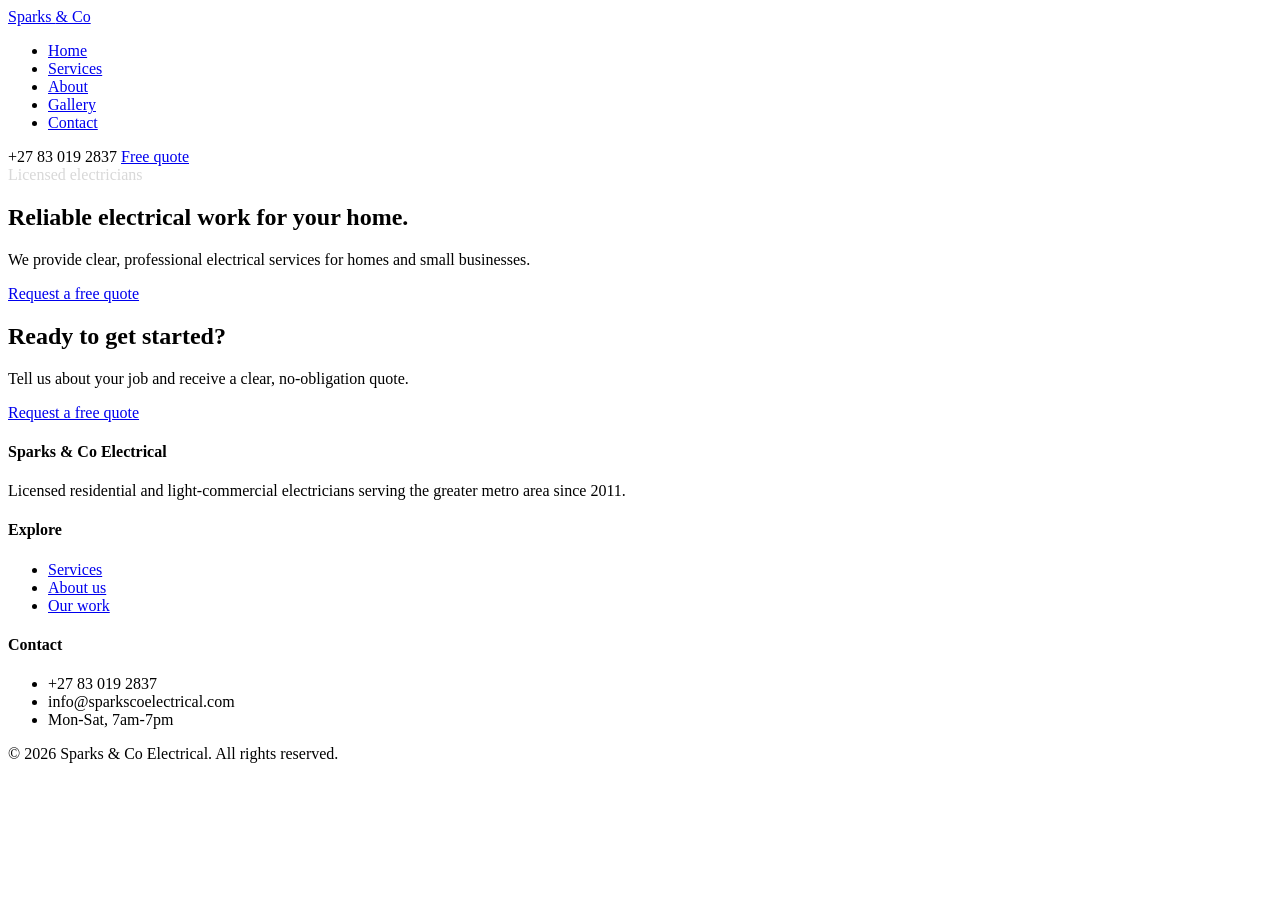
==== index.html @ bb7ed4ce "Add files via upload" ====
<html>
<head>
    <title>Sparks &amp; Co Electrical</title>
</head>
<body>
<header class="site-header">
    <nav class="container nav">
        <a class="brand" href="index.html">Sparks <span>&amp; Co</span></a>
        <ul class="nav-links">
            <li><a href="index.html" aria-current="page">Home</a></li>
            <li><a href="services.html">Services</a></li>
            <li><a href="about.html">About</a></li>
            <li><a href="gallery.html">Gallery</a></li>
            <li><a href="contact.html">Contact</a></li>
        </ul>
        <span class="nav-phone">+27 83 019 2837</span>
        <a class="button button-silver" href="contact.html">Free quote</a>
    </nav>
</header>
<main>
    <section class="hero">
        <div class="container hero-content">
            <span class="eyebrow" style="color:#d8d8d8">Licensed electricians</span>
            <h1>Reliable electrical work for your home.</h1>
            <p>We provide clear, professional electrical services for homes and small businesses.</p>
            <a class="button button-silver" href="contact.html">Request a free quote</a>
        </div>
    </section>
<section class="section"><div class="container centered"><h2>Ready to get started?</h2><p>Tell us about your job and receive a clear, no-obligation quote.</p><a class="button" href="contact.html">Request a free quote</a></div></section></main>
<footer class="site-footer"><div class="container"><div class="footer-grid"><div><h4>Sparks &amp; Co Electrical</h4><p>Licensed residential and light-commercial electricians serving the greater metro area since 2011.</p></div><div><h4>Explore</h4><ul><li><a href="services.html">Services</a></li><li><a href="about.html">About us</a></li><li><a href="gallery.html">Our work</a></li></ul></div><div><h4>Contact</h4><ul><li>+27 83 019 2837</li><li>info@sparkscoelectrical.com</li><li>Mon-Sat, 7am-7pm</li></ul></div></div><div class="footer-bottom">© 2026 Sparks &amp; Co Electrical. All rights reserved.</div></div></footer>
</body>
</html>
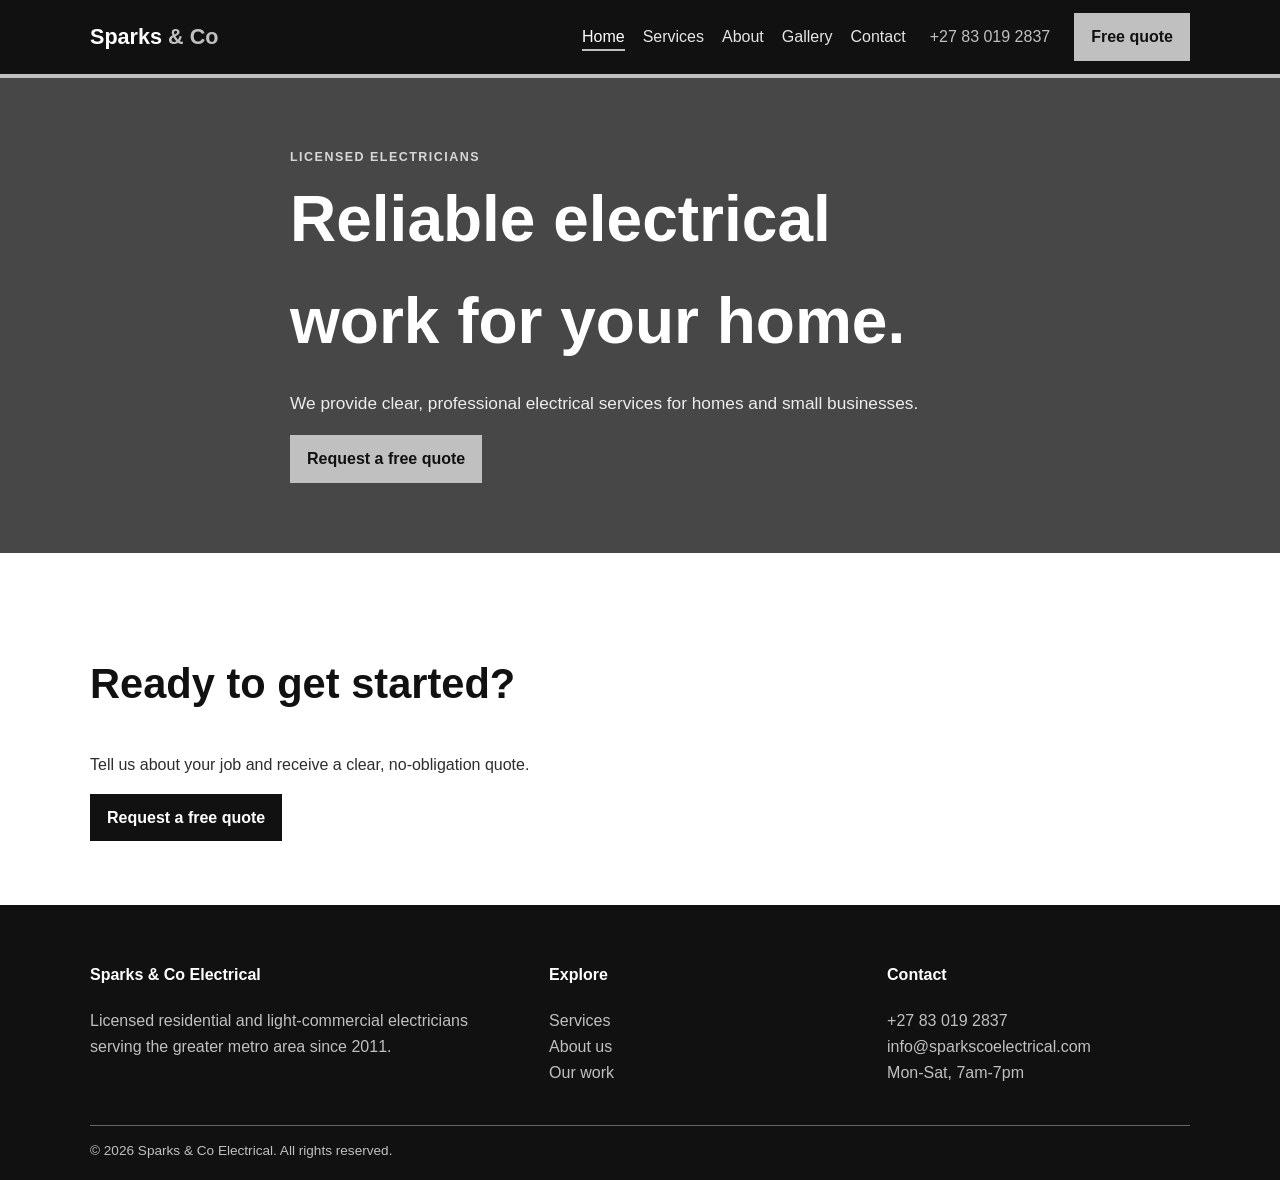
==== commit c5b7b763: "commit" ====
--- a/index.html
+++ b/index.html
@@ -1,6 +1,7 @@
 <html>
 <head>
     <title>Sparks &amp; Co Electrical</title>
+    <link rel="stylesheet" href="styles.css">
 </head>
 <body>
 <header class="site-header">
--- a/styles.css
+++ b/styles.css
@@ -0,0 +1,303 @@
+:root {
+  --black: #111;
+  --dark-grey: #2d2d2d;
+  --grey: #666;
+  --silver: #c0c0c0;
+  --light-silver: #f2f2f2;
+  --white: #fff;
+}
+
+* {
+  box-sizing: border-box;
+}
+
+body {
+  margin: 0;
+  font-family: Arial, Helvetica, sans-serif;
+  color: var(--dark-grey);
+  line-height: 1.6;
+}
+
+a {
+  color: inherit;
+  text-decoration: none;
+}
+
+img {
+  display: block;
+  width: 100%;
+}
+
+.container {
+  width: min(1100px, calc(100% - 36px));
+  margin: auto;
+}
+
+/* Navigation */
+.site-header {
+  background: var(--black);
+  color: var(--white);
+  border-bottom: 4px solid var(--silver);
+}
+
+.nav {
+  min-height: 74px;
+  display: flex;
+  align-items: center;
+  gap: 24px;
+}
+
+.brand {
+  font-size: 1.35rem;
+  font-weight: bold;
+  margin-right: auto;
+}
+
+.brand span {
+  color: var(--silver);
+}
+
+.nav-links {
+  display: flex;
+  gap: 18px;
+  list-style: none;
+  padding: 0;
+}
+
+.nav-links a {
+  color: #e5e5e5;
+}
+
+.nav-links a:hover,
+.nav-links a[aria-current="page"] {
+  color: var(--white);
+  border-bottom: 2px solid var(--silver);
+  padding-bottom: 4px;
+}
+
+.nav-phone {
+  color: var(--silver);
+}
+
+/* Buttons */
+.button {
+  display: inline-block;
+  background: var(--black);
+  color: var(--white);
+  padding: 10px 16px;
+  font-weight: bold;
+  border: 1px solid var(--black);
+}
+
+.button:hover {
+  background: var(--grey);
+}
+
+.button-silver {
+  background: var(--silver);
+  color: var(--black);
+  border-color: var(--silver);
+}
+
+/* Hero sections */
+.hero {
+  min-height: 410px;
+  display: grid;
+  place-items: center;
+  color: var(--white);
+  background:
+    linear-gradient(rgba(0, 0, 0, 0.72), rgba(0, 0, 0, 0.72)),
+    url("https://images.unsplash.com/photo-1621905251189-08b45d6a269e?auto=format&fit=crop&w=1800&q=80")
+    center/cover;
+}
+
+.hero--page {
+  min-height: 270px;
+}
+
+.hero-content {
+  max-width: 700px;
+  padding: 70px 0;
+}
+
+.hero h1 {
+  font-size: clamp(2.2rem, 5vw, 4rem);
+  margin: 0 0 14px;
+}
+
+.hero p {
+  color: #ededed;
+  font-size: 1.08rem;
+}
+
+/* Sections */
+.section {
+  padding: 64px 0;
+}
+
+.section-alt {
+  background: var(--light-silver);
+  border-top: 1px solid var(--silver);
+  border-bottom: 1px solid var(--silver);
+}
+
+.eyebrow {
+  color: var(--grey);
+  font-size: 0.78rem;
+  font-weight: bold;
+  letter-spacing: 0.12em;
+  text-transform: uppercase;
+}
+
+.section-header {
+  max-width: 700px;
+  margin-bottom: 26px;
+}
+
+.section-header h2,
+.centered h2 {
+  color: var(--black);
+  font-size: clamp(1.8rem, 4vw, 2.6rem);
+}
+
+/* Cards and grids */
+.grid {
+  display: grid;
+  gap: 20px;
+}
+
+.grid-2 {
+  grid-template-columns: repeat(2, 1fr);
+}
+
+.grid-3 {
+  grid-template-columns: repeat(3, 1fr);
+}
+
+.card,
+.gallery-card,
+.contact-card {
+  background: var(--white);
+  border: 1px solid var(--silver);
+  padding: 23px;
+}
+
+.card h3,
+.gallery-card h3,
+.contact-card h3 {
+  color: var(--black);
+  margin-top: 0;
+}
+
+.card p,
+.card li,
+.gallery-card p,
+.muted {
+  color: var(--grey);
+}
+
+.service-image {
+  height: 180px;
+  object-fit: cover;
+  filter: grayscale(100%);
+  margin-bottom: 16px;
+}
+
+/* About page */
+.about-grid,
+.contact-grid {
+  display: grid;
+  grid-template-columns: 1fr 1fr;
+  gap: 42px;
+  align-items: center;
+}
+
+.about-image {
+  height: 360px;
+  object-fit: cover;
+  filter: grayscale(100%);
+}
+
+.credential-list {
+  padding-left: 20px;
+}
+
+/* Gallery page */
+.gallery-card {
+  padding: 0;
+}
+
+.gallery-card img {
+  height: 190px;
+  object-fit: cover;
+  filter: grayscale(100%);
+}
+
+.gallery-card div {
+  padding: 18px;
+}
+
+/* Contact page */
+.contact-card {
+  background: var(--light-silver);
+}
+
+.contact-card p {
+  border-bottom: 1px solid var(--silver);
+  padding-bottom: 12px;
+}
+
+/* Footer */
+.site-footer {
+  background: var(--black);
+  color: var(--silver);
+  padding: 35px 0 18px;
+}
+
+.footer-grid {
+  display: grid;
+  grid-template-columns: 1.4fr 1fr 1fr;
+  gap: 35px;
+}
+
+.site-footer h4 {
+  color: var(--white);
+}
+
+.site-footer ul {
+  list-style: none;
+  padding: 0;
+}
+
+.footer-bottom {
+  border-top: 1px solid var(--grey);
+  margin-top: 24px;
+  padding-top: 14px;
+  font-size: 0.85rem;
+}
+
+/* Mobile layout */
+@media (max-width: 820px) {
+  .nav {
+    flex-wrap: wrap;
+    padding: 15px 0;
+  }
+
+  .nav-links {
+    width: 100%;
+    flex-wrap: wrap;
+    order: 3;
+  }
+
+  .grid-2,
+  .grid-3,
+  .about-grid,
+  .contact-grid,
+  .footer-grid {
+    grid-template-columns: 1fr;
+  }
+
+  .section {
+    padding: 48px 0;
+  }
+}
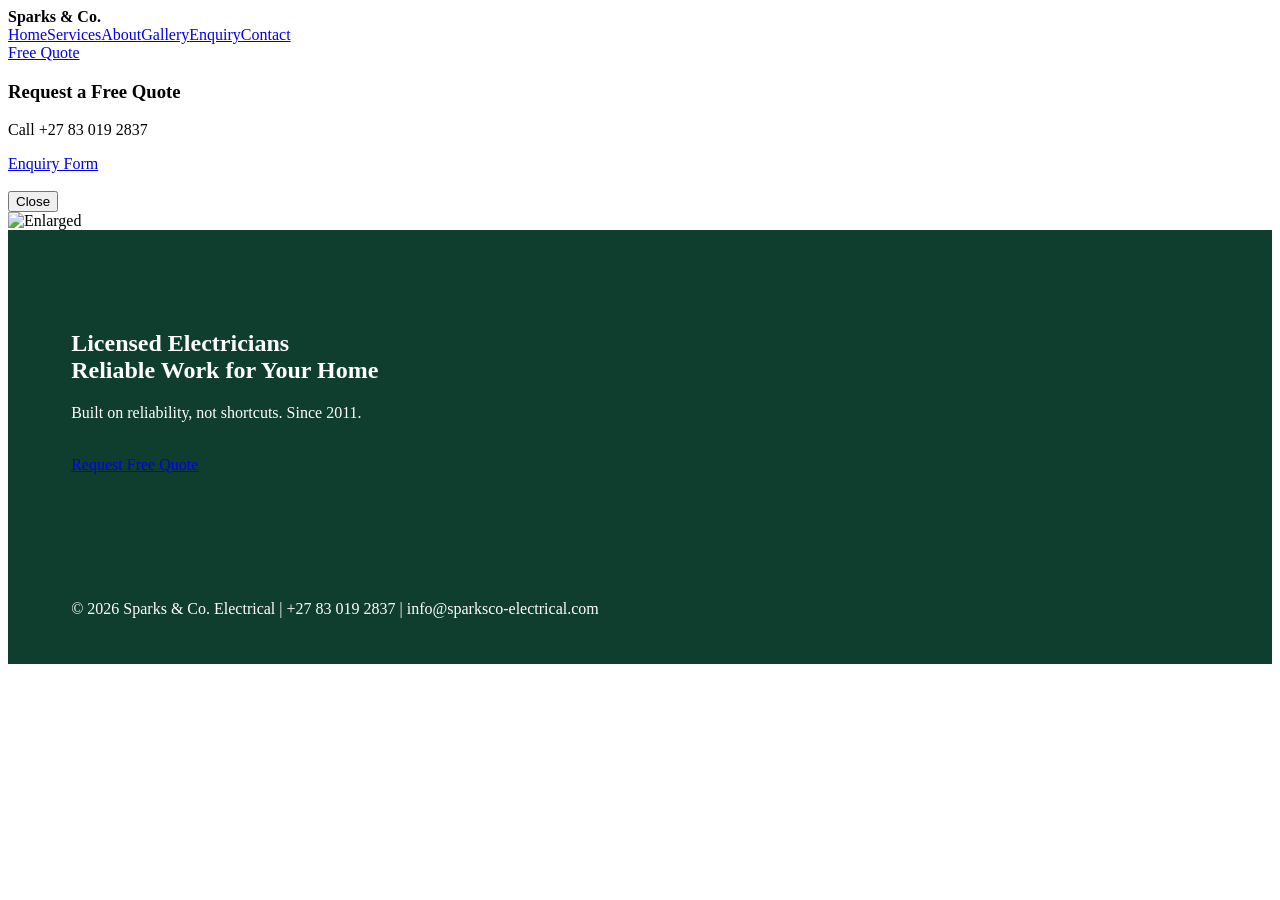
==== commit c6812a08: "commit" ====
--- a/index.html
+++ b/index.html
@@ -1,33 +1,21 @@
-<html>
+<!DOCTYPE html>
+<html lang="en">
 <head>
-    <title>Sparks &amp; Co Electrical</title>
-    <link rel="stylesheet" href="styles.css">
+<meta charset="UTF-8">
+<title>Sparks & Co Electrical | Licensed Electricians Greater Metro Kempton Park</title>
+<meta name="description" content="Family-run electricians since 2011. Repairs, panel upgrades, lighting. Same-day quotes, 24/7 emergency Kempton Park.">
+<meta name="keywords" content="electrician Kempton Park, electrical repairs, panel upgrade, lighting installation">
+<meta name="viewport" content="width=device-width, initial-scale=1.0">
+<meta property="og:title" content="Sparks & Co Electrical">
+<link rel="stylesheet" href="css/style.css">
+<link rel="canonical" href="https://sparks-co-electrical.netlify.app/index.html">
 </head>
 <body>
-<header class="site-header">
-    <nav class="container nav">
-        <a class="brand" href="index.html">Sparks <span>&amp; Co</span></a>
-        <ul class="nav-links">
-            <li><a href="index.html" aria-current="page">Home</a></li>
-            <li><a href="services.html">Services</a></li>
-            <li><a href="about.html">About</a></li>
-            <li><a href="gallery.html">Gallery</a></li>
-            <li><a href="contact.html">Contact</a></li>
-        </ul>
-        <span class="nav-phone">+27 83 019 2837</span>
-        <a class="button button-silver" href="contact.html">Free quote</a>
-    </nav>
-</header>
-<main>
-    <section class="hero">
-        <div class="container hero-content">
-            <span class="eyebrow" style="color:#d8d8d8">Licensed electricians</span>
-            <h1>Reliable electrical work for your home.</h1>
-            <p>We provide clear, professional electrical services for homes and small businesses.</p>
-            <a class="button button-silver" href="contact.html">Request a free quote</a>
-        </div>
-    </section>
-<section class="section"><div class="container centered"><h2>Ready to get started?</h2><p>Tell us about your job and receive a clear, no-obligation quote.</p><a class="button" href="contact.html">Request a free quote</a></div></section></main>
-<footer class="site-footer"><div class="container"><div class="footer-grid"><div><h4>Sparks &amp; Co Electrical</h4><p>Licensed residential and light-commercial electricians serving the greater metro area since 2011.</p></div><div><h4>Explore</h4><ul><li><a href="services.html">Services</a></li><li><a href="about.html">About us</a></li><li><a href="gallery.html">Our work</a></li></ul></div><div><h4>Contact</h4><ul><li>+27 83 019 2837</li><li>info@sparkscoelectrical.com</li><li>Mon-Sat, 7am-7pm</li></ul></div></div><div class="footer-bottom">© 2026 Sparks &amp; Co Electrical. All rights reserved.</div></div></footer>
-</body>
-</html>
+<header><div><strong>Sparks & Co.</strong></div><nav>
+<a href="index.html">Home</a><a href="services.html">Services</a><a href="about.html">About</a><a href="gallery.html">Gallery</a><a href="enquiry.html">Enquiry</a><a href="contact.html">Contact</a></nav><a class="btn" href="#" onclick="openModal();return false;">Free Quote</a></header>
+<div id="quoteModal" class="modal" onclick="closeModal()"><div class="modal-content" onclick="event.stopPropagation()"><h3>Request a Free Quote</h3><p>Call +27 83 019 2837</p><a class="btn" href="enquiry.html">Enquiry Form</a><br><br><button onclick="closeModal()">Close</button></div></div>
+<div id="lightbox" onclick="closeLightbox()"><img id="lightbox-img" src="" alt="Enlarged"></div>
+<section class="hero" style="padding:80px 5%;background:#0f3d2e;color:white"><h1>Licensed Electricians<br>Reliable Work for Your Home</h1><p>Built on reliability, not shortcuts. Since 2011.</p><br><a class="btn" href="enquiry.html">Request Free Quote</a></section>
+<footer style="background:#0f3d2e;color:white;padding:30px 5%"><p>© 2026 Sparks & Co. Electrical | +27 83 019 2837 | info@sparksco-electrical.com</p></footer>
+<link rel="stylesheet" href="https://unpkg.com/leaflet/dist/leaflet.css"/><script src="https://unpkg.com/leaflet/dist/leaflet.js"></script><script src="js/main.js"></script>
+</body></html>
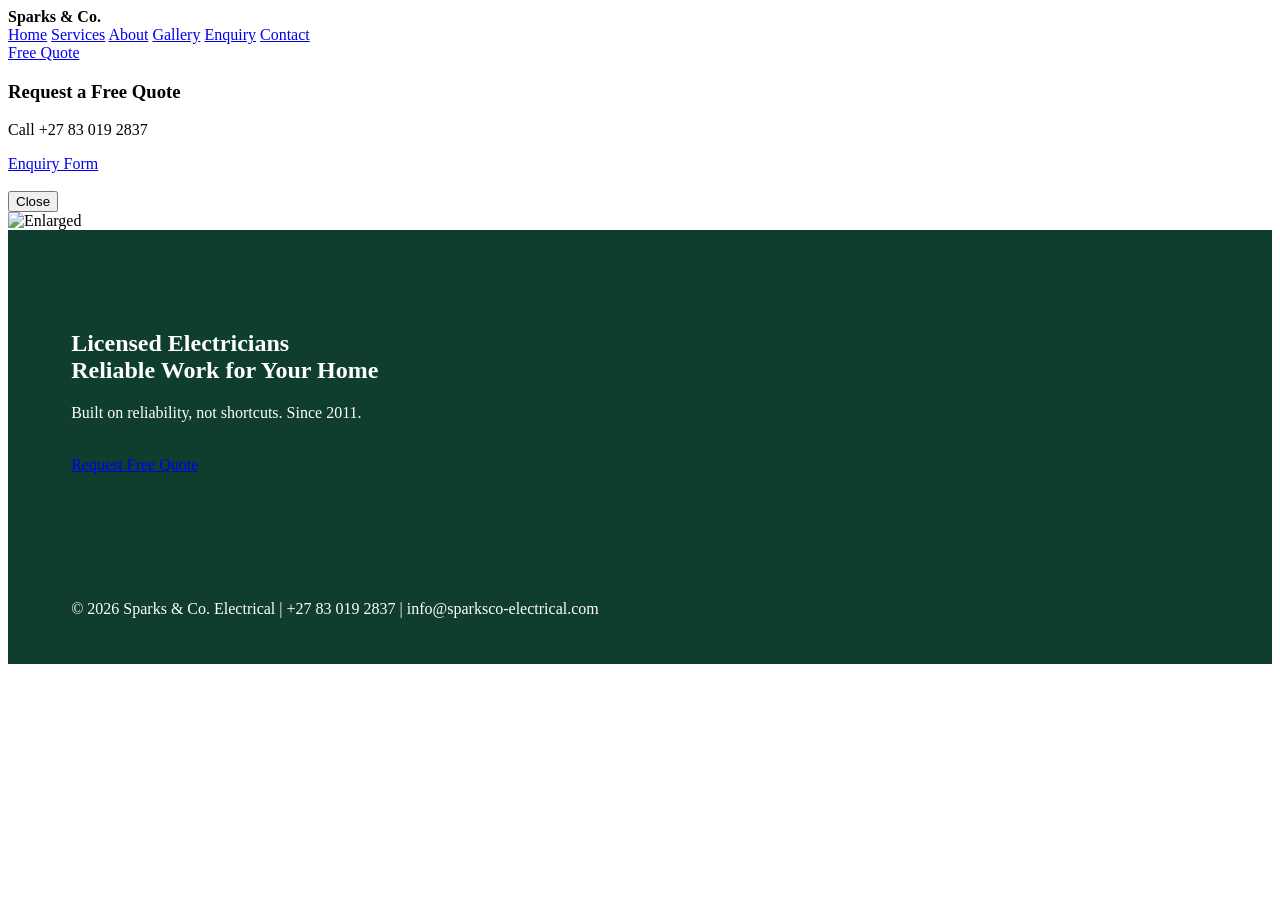
==== commit c9755b72: "commit" ====
--- a/index.html
+++ b/index.html
@@ -12,7 +12,15 @@
 </head>
 <body>
 <header><div><strong>Sparks & Co.</strong></div><nav>
-<a href="index.html">Home</a><a href="services.html">Services</a><a href="about.html">About</a><a href="gallery.html">Gallery</a><a href="enquiry.html">Enquiry</a><a href="contact.html">Contact</a></nav><a class="btn" href="#" onclick="openModal();return false;">Free Quote</a></header>
+<a href="index.html">Home</a>
+<a href="services.html">Services</a>
+<a href="about.html">About</a>
+<a href="gallery.html">Gallery</a>
+<a href="enquiry.html">Enquiry</a>
+<a href="contact.html">Contact</a>
+</nav>
+<a class="btn" href="#" onclick="openModal();return false;">Free Quote</a>
+</header>
 <div id="quoteModal" class="modal" onclick="closeModal()"><div class="modal-content" onclick="event.stopPropagation()"><h3>Request a Free Quote</h3><p>Call +27 83 019 2837</p><a class="btn" href="enquiry.html">Enquiry Form</a><br><br><button onclick="closeModal()">Close</button></div></div>
 <div id="lightbox" onclick="closeLightbox()"><img id="lightbox-img" src="" alt="Enlarged"></div>
 <section class="hero" style="padding:80px 5%;background:#0f3d2e;color:white"><h1>Licensed Electricians<br>Reliable Work for Your Home</h1><p>Built on reliability, not shortcuts. Since 2011.</p><br><a class="btn" href="enquiry.html">Request Free Quote</a></section>
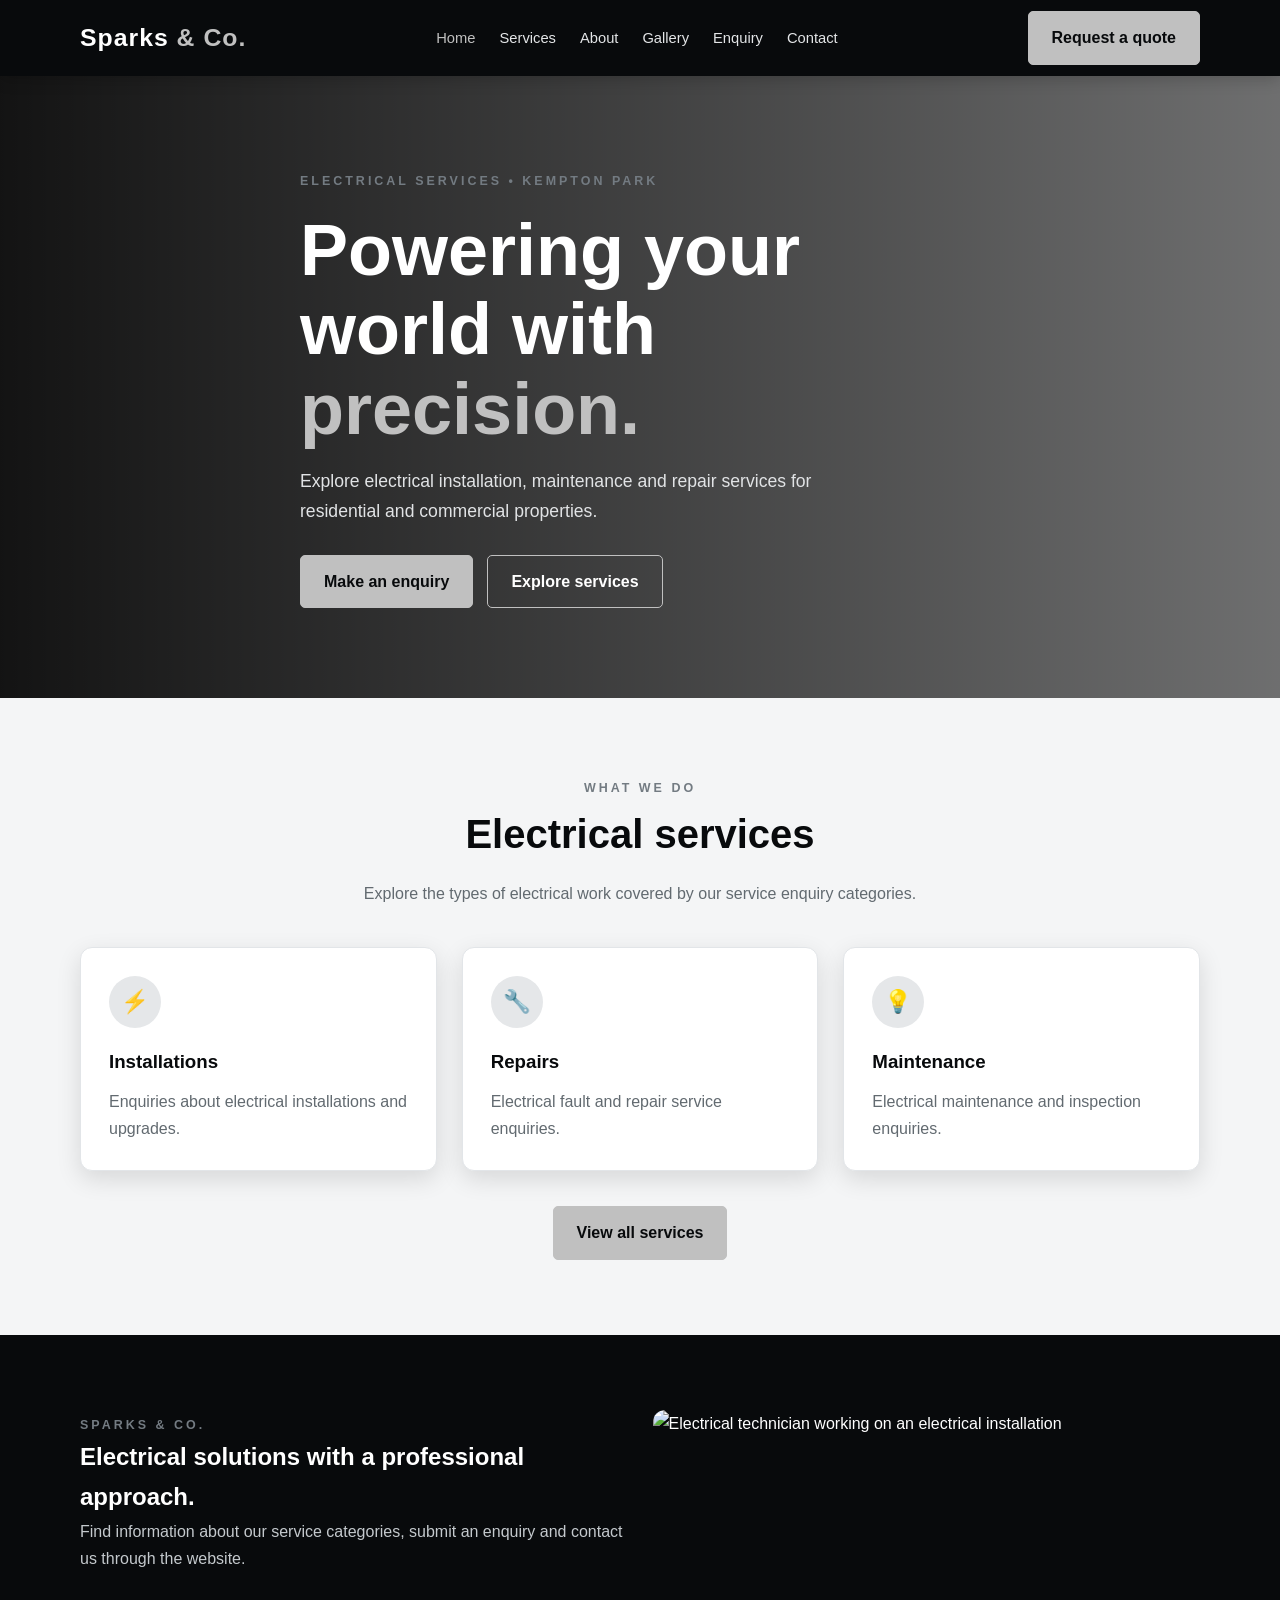
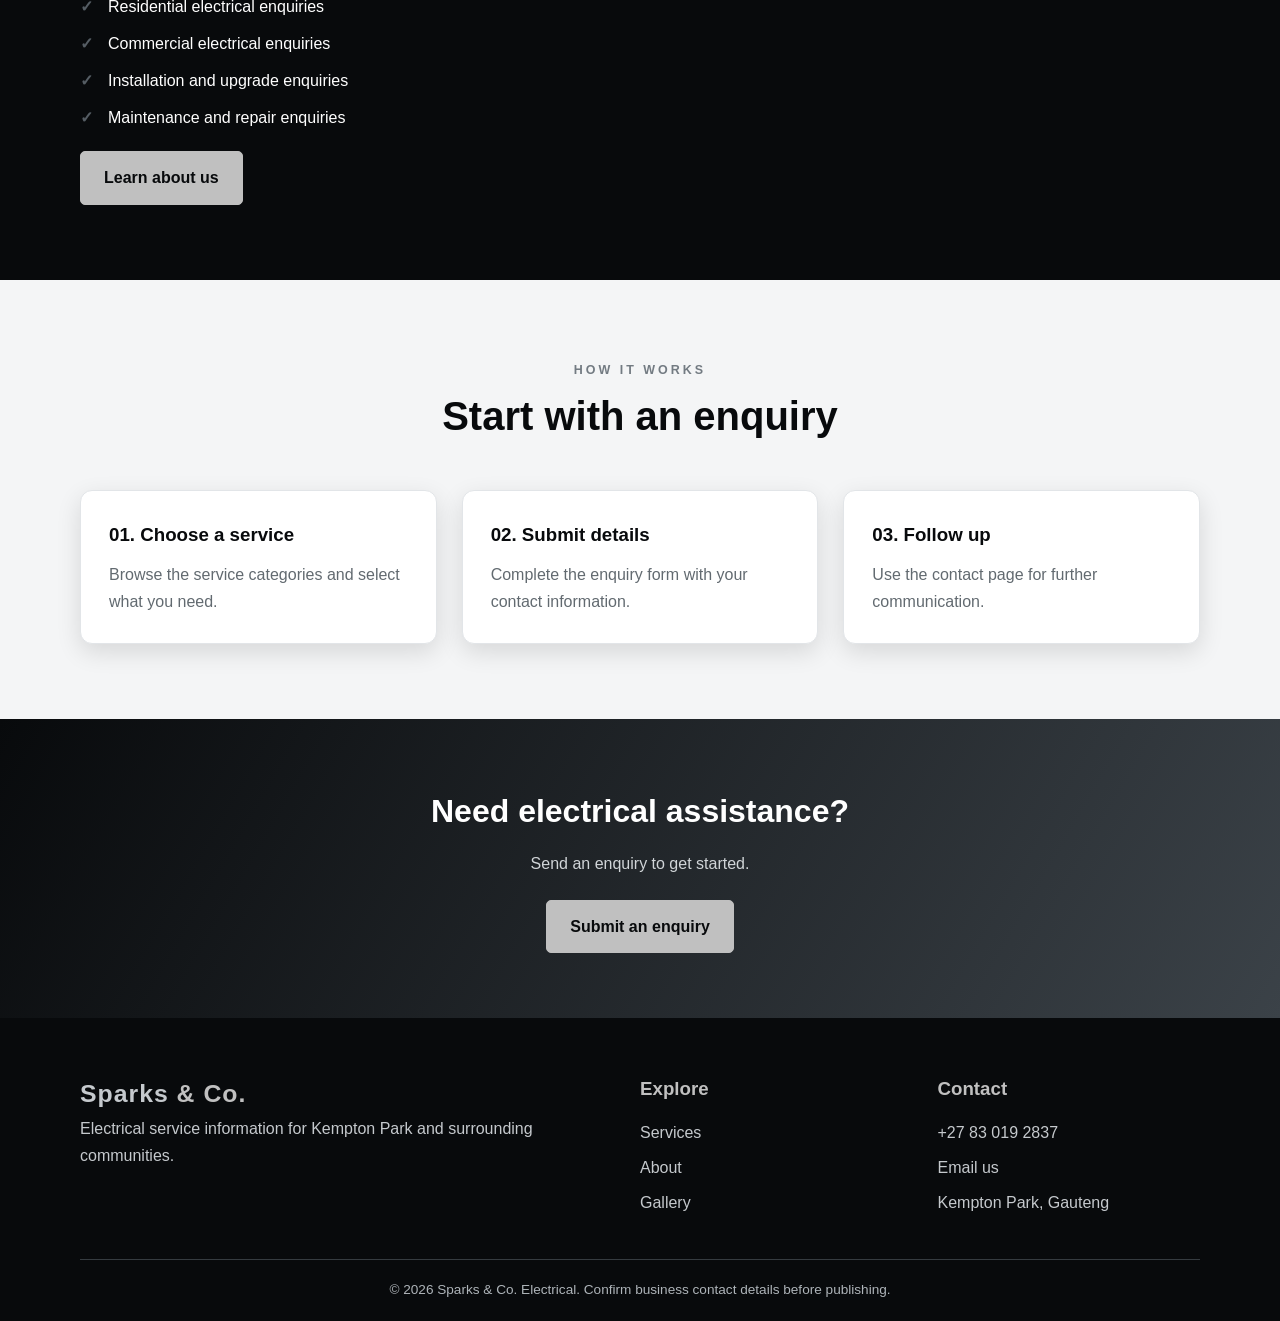
==== commit fbe2ec3b: "commit" ====
--- a/index.html
+++ b/index.html
@@ -1,29 +1,175 @@
 <!DOCTYPE html>
 <html lang="en">
 <head>
-<meta charset="UTF-8">
-<title>Sparks & Co Electrical | Licensed Electricians Greater Metro Kempton Park</title>
-<meta name="description" content="Family-run electricians since 2011. Repairs, panel upgrades, lighting. Same-day quotes, 24/7 emergency Kempton Park.">
-<meta name="keywords" content="electrician Kempton Park, electrical repairs, panel upgrade, lighting installation">
-<meta name="viewport" content="width=device-width, initial-scale=1.0">
-<meta property="og:title" content="Sparks & Co Electrical">
-<link rel="stylesheet" href="css/style.css">
-<link rel="canonical" href="https://sparks-co-electrical.netlify.app/index.html">
+    <meta charset="UTF-8">
+    <meta name="viewport" content="width=device-width, initial-scale=1">
+    <meta name="description" content="Sparks & Co. Electrical service information for residential and commercial electrical enquiries in Kempton Park, Gauteng.">
+    <meta name="keywords" content="electrician Kempton Park, electrical services, electrical repairs, electrical installations Gauteng">
+    <meta name="theme-color" content="#080a0c">
+    <title>Sparks & Co. Electrical | Kempton Park</title>
+    <link rel="stylesheet" href="styles.css">
 </head>
 <body>
-<header><div><strong>Sparks & Co.</strong></div><nav>
-<a href="index.html">Home</a>
-<a href="services.html">Services</a>
-<a href="about.html">About</a>
-<a href="gallery.html">Gallery</a>
-<a href="enquiry.html">Enquiry</a>
-<a href="contact.html">Contact</a>
-</nav>
-<a class="btn" href="#" onclick="openModal();return false;">Free Quote</a>
+
+<header class="site-header">
+    <div class="container nav">
+        <a class="brand" href="index.html">Sparks <span>&amp; Co.</span></a>
+
+        <button class="menu-toggle" type="button"
+            aria-expanded="false" aria-controls="primary-nav">Menu</button>
+
+        <ul class="nav-links" id="primary-nav">
+            <li><a class="active" href="index.html">Home</a></li>
+            <li><a href="services.html">Services</a></li>
+            <li><a href="about.html">About</a></li>
+            <li><a href="gallery.html">Gallery</a></li>
+            <li><a href="enquiry.html">Enquiry</a></li>
+            <li><a href="contact.html">Contact</a></li>
+        </ul>
+
+        <a class="nav-cta" href="enquiry.html">Request a quote</a>
+    </div>
 </header>
-<div id="quoteModal" class="modal" onclick="closeModal()"><div class="modal-content" onclick="event.stopPropagation()"><h3>Request a Free Quote</h3><p>Call +27 83 019 2837</p><a class="btn" href="enquiry.html">Enquiry Form</a><br><br><button onclick="closeModal()">Close</button></div></div>
-<div id="lightbox" onclick="closeLightbox()"><img id="lightbox-img" src="" alt="Enlarged"></div>
-<section class="hero" style="padding:80px 5%;background:#0f3d2e;color:white"><h1>Licensed Electricians<br>Reliable Work for Your Home</h1><p>Built on reliability, not shortcuts. Since 2011.</p><br><a class="btn" href="enquiry.html">Request Free Quote</a></section>
-<footer style="background:#0f3d2e;color:white;padding:30px 5%"><p>© 2026 Sparks & Co. Electrical | +27 83 019 2837 | info@sparksco-electrical.com</p></footer>
-<link rel="stylesheet" href="https://unpkg.com/leaflet/dist/leaflet.css"/><script src="https://unpkg.com/leaflet/dist/leaflet.js"></script><script src="js/main.js"></script>
-</body></html>+
+<main>
+    <section class="hero">
+        <div class="container hero-content reveal">
+            <span class="eyebrow">Electrical services • Kempton Park</span>
+            <h1>Powering your world with <span>precision.</span></h1>
+            <p>
+                Explore electrical installation, maintenance and repair
+                services for residential and commercial properties.
+            </p>
+            <div class="hero-actions">
+                <a class="btn" href="enquiry.html">Make an enquiry</a>
+                <a class="btn btn-outline" href="services.html">Explore services</a>
+            </div>
+        </div>
+    </section>
+
+    <section class="section">
+        <div class="container">
+            <div class="section-heading reveal">
+                <span class="eyebrow">What we do</span>
+                <h2>Electrical services</h2>
+                <p>
+                    Explore the types of electrical work covered by our
+                    service enquiry categories.
+                </p>
+            </div>
+
+            <div class="grid grid-3">
+                <article class="card reveal">
+                    <div class="card-icon">⚡</div>
+                    <h3>Installations</h3>
+                    <p>Enquiries about electrical installations and upgrades.</p>
+                </article>
+
+                <article class="card reveal">
+                    <div class="card-icon">🔧</div>
+                    <h3>Repairs</h3>
+                    <p>Electrical fault and repair service enquiries.</p>
+                </article>
+
+                <article class="card reveal">
+                    <div class="card-icon">💡</div>
+                    <h3>Maintenance</h3>
+                    <p>Electrical maintenance and inspection enquiries.</p>
+                </article>
+            </div>
+
+            <div style="text-align:center; margin-top:35px;">
+                <a class="btn" href="services.html">View all services</a>
+            </div>
+        </div>
+    </section>
+
+    <section class="section dark-section">
+        <div class="container grid grid-2">
+            <div class="reveal">
+                <span class="eyebrow">Sparks &amp; Co.</span>
+                <h2>Electrical solutions with a professional approach.</h2>
+                <p>
+                    Find information about our service categories, submit an
+                    enquiry and contact us through the website.
+                </p>
+                <ul class="check-list">
+                    <li>Residential electrical enquiries</li>
+                    <li>Commercial electrical enquiries</li>
+                    <li>Installation and upgrade enquiries</li>
+                    <li>Maintenance and repair enquiries</li>
+                </ul>
+                <a class="btn" href="about.html">Learn about us</a>
+            </div>
+
+            <img class="content-image reveal"
+                src="images/photo-1621905252507-b35492cc74b4.avif"
+                alt="Electrical technician working on an electrical installation">
+        </div>
+    </section>
+
+    <section class="section">
+        <div class="container">
+            <div class="section-heading reveal">
+                <span class="eyebrow">How it works</span>
+                <h2>Start with an enquiry</h2>
+            </div>
+
+            <div class="grid grid-3">
+                <article class="card reveal">
+                    <h3>01. Choose a service</h3>
+                    <p>Browse the service categories and select what you need.</p>
+                </article>
+
+                <article class="card reveal">
+                    <h3>02. Submit details</h3>
+                    <p>Complete the enquiry form with your contact information.</p>
+                </article>
+
+                <article class="card reveal">
+                    <h3>03. Follow up</h3>
+                    <p>Use the contact page for further communication.</p>
+                </article>
+            </div>
+        </div>
+    </section>
+
+    <section class="cta">
+        <div class="container">
+            <h2>Need electrical assistance?</h2>
+            <p>Send an enquiry to get started.</p>
+            <a class="btn" href="enquiry.html">Submit an enquiry</a>
+        </div>
+    </section>
+</main>
+
+<footer class="site-footer">
+    <div class="container">
+        <div class="footer-grid">
+            <div>
+                <a class="brand" href="index.html">Sparks <span>&amp; Co.</span></a>
+                <p>Electrical service information for Kempton Park and surrounding communities.</p>
+            </div>
+            <div>
+                <h3>Explore</h3>
+                <p><a href="services.html">Services</a></p>
+                <p><a href="about.html">About</a></p>
+                <p><a href="gallery.html">Gallery</a></p>
+            </div>
+            <div>
+                <h3>Contact</h3>
+                <p><a href="tel:+27830192837">+27 83 019 2837</a></p>
+                <p><a href="mailto:info@sparksco-electrical.com">Email us</a></p>
+                <p>Kempton Park, Gauteng</p>
+            </div>
+        </div>
+        <div class="footer-bottom">
+            © <span class="year"></span> Sparks &amp; Co. Electrical.
+            Confirm business contact details before publishing.
+        </div>
+    </div>
+</footer>
+
+<script src="main.js" defer></script>
+</body>
+</html>
--- a/styles.css
+++ b/styles.css
@@ -0,0 +1,753 @@
+/* =====================================================
+   SPARKS & CO. ELECTRICAL
+   Silver and Black Website Theme
+===================================================== */
+
+:root {
+    --black: #080a0c;
+    --dark: #121619;
+    --dark-grey: #20262b;
+    --silver: #c0c0c0;
+    --light-silver: #e5e7e9;
+    --white: #ffffff;
+    --muted: #aeb4b9;
+    --border: #d0d4d8;
+    --text: #22272b;
+    --radius: 12px;
+    --shadow: 0 8px 25px rgba(0, 0, 0, 0.12);
+}
+
+* {
+    box-sizing: border-box;
+    margin: 0;
+    padding: 0;
+}
+
+html {
+    scroll-behavior: smooth;
+}
+
+body {
+    font-family: Arial, Helvetica, sans-serif;
+    background: #f4f5f6;
+    color: var(--text);
+    line-height: 1.7;
+}
+
+img {
+    max-width: 100%;
+    display: block;
+}
+
+a {
+    color: inherit;
+    text-decoration: none;
+}
+
+button,
+input,
+select,
+textarea {
+    font: inherit;
+}
+
+button {
+    cursor: pointer;
+}
+
+.container {
+    width: min(1120px, 92%);
+    margin: auto;
+}
+
+.section {
+    padding: 75px 0;
+}
+
+.section-heading {
+    text-align: center;
+    margin-bottom: 40px;
+}
+
+.section-heading h2 {
+    font-size: clamp(1.8rem, 4vw, 2.5rem);
+    color: var(--black);
+    margin-bottom: 12px;
+}
+
+.section-heading p {
+    color: #626a70;
+    max-width: 650px;
+    margin: auto;
+}
+
+.eyebrow {
+    text-transform: uppercase;
+    letter-spacing: 3px;
+    font-size: 0.78rem;
+    font-weight: 700;
+    color: #737b82;
+}
+
+/* HEADER AND NAVIGATION */
+
+.site-header {
+    background: var(--black);
+    color: var(--white);
+    position: sticky;
+    top: 0;
+    z-index: 1000;
+    box-shadow: 0 3px 15px rgba(0, 0, 0, 0.2);
+}
+
+.nav {
+    min-height: 76px;
+    display: flex;
+    align-items: center;
+    justify-content: space-between;
+    gap: 25px;
+}
+
+.brand {
+    color: var(--white);
+    font-size: 1.55rem;
+    font-weight: 800;
+    letter-spacing: 1px;
+    white-space: nowrap;
+}
+
+.brand span {
+    color: var(--silver);
+}
+
+.nav-links {
+    display: flex;
+    align-items: center;
+    gap: 24px;
+    list-style: none;
+}
+
+.nav-links a {
+    color: #e3e5e7;
+    font-size: 0.92rem;
+    transition: color 0.25s;
+}
+
+.nav-links a:hover,
+.nav-links a.active {
+    color: var(--silver);
+}
+
+.nav-cta,
+.btn {
+    display: inline-block;
+    border: 1px solid var(--silver);
+    background: var(--silver);
+    color: var(--black);
+    padding: 12px 23px;
+    border-radius: 5px;
+    font-weight: 700;
+    transition: 0.25s ease;
+}
+
+.nav-cta:hover,
+.btn:hover {
+    background: var(--white);
+    border-color: var(--white);
+    transform: translateY(-2px);
+}
+
+.btn-outline {
+    background: transparent;
+    color: var(--white);
+    border: 1px solid var(--silver);
+}
+
+.btn-outline:hover {
+    background: var(--silver);
+    color: var(--black);
+}
+
+.menu-toggle {
+    display: none;
+    color: var(--white);
+    background: transparent;
+    border: 1px solid var(--silver);
+    padding: 8px 12px;
+    border-radius: 5px;
+}
+
+/* HERO */
+
+.hero {
+    min-height: 570px;
+    display: flex;
+    align-items: center;
+    color: var(--white);
+    background:
+        linear-gradient(90deg, rgba(0,0,0,.92), rgba(0,0,0,.55)),
+        url("images/electrical-hero.jpg") center/cover no-repeat;
+}
+
+.hero-content {
+    max-width: 680px;
+    padding: 90px 0;
+}
+
+.hero h1 {
+    font-size: clamp(2.5rem, 6vw, 4.5rem);
+    line-height: 1.1;
+    margin: 18px 0;
+}
+
+.hero h1 span {
+    color: var(--silver);
+}
+
+.hero p {
+    color: #e1e3e5;
+    font-size: 1.1rem;
+    margin-bottom: 28px;
+    max-width: 580px;
+}
+
+.hero-actions {
+    display: flex;
+    gap: 14px;
+    flex-wrap: wrap;
+}
+
+/* PAGE BANNER */
+
+.page-banner {
+    background: linear-gradient(120deg, #080a0c, #343a40);
+    color: var(--white);
+    padding: 75px 0;
+    text-align: center;
+}
+
+.page-banner h1 {
+    font-size: clamp(2rem, 5vw, 3.3rem);
+    margin-bottom: 10px;
+}
+
+.page-banner p {
+    color: var(--light-silver);
+}
+
+/* CARDS AND GRIDS */
+
+.grid {
+    display: grid;
+    gap: 25px;
+}
+
+.grid-2 {
+    grid-template-columns: repeat(2, 1fr);
+}
+
+.grid-3 {
+    grid-template-columns: repeat(3, 1fr);
+}
+
+.card {
+    background: var(--white);
+    padding: 28px;
+    border-radius: var(--radius);
+    box-shadow: var(--shadow);
+    border: 1px solid #e2e5e8;
+    transition: transform 0.25s, box-shadow 0.25s;
+}
+
+.card:hover {
+    transform: translateY(-5px);
+    box-shadow: 0 13px 30px rgba(0,0,0,.15);
+}
+
+.card h3 {
+    color: var(--black);
+    margin-bottom: 10px;
+}
+
+.card p {
+    color: #626a70;
+}
+
+.card-icon {
+    width: 52px;
+    height: 52px;
+    display: grid;
+    place-items: center;
+    background: var(--light-silver);
+    color: var(--black);
+    border-radius: 50%;
+    font-size: 1.4rem;
+    margin-bottom: 18px;
+}
+
+/* DARK FEATURE SECTION */
+
+.dark-section {
+    background: var(--black);
+    color: var(--white);
+}
+
+.dark-section h2,
+.dark-section h3 {
+    color: var(--white);
+}
+
+.dark-section p {
+    color: #c4c9cd;
+}
+
+/* IMAGES */
+
+.content-image {
+    width: 100%;
+    height: 100%;
+    min-height: 300px;
+    object-fit: cover;
+    border-radius: var(--radius);
+}
+
+.image-card img {
+    width: 100%;
+    height: 220px;
+    object-fit: cover;
+    border-radius: var(--radius);
+    margin-bottom: 18px;
+}
+
+/* LISTS */
+
+.check-list {
+    list-style: none;
+    margin: 20px 0;
+}
+
+.check-list li {
+    margin: 10px 0;
+    padding-left: 28px;
+    position: relative;
+}
+
+.check-list li::before {
+    content: "✓";
+    position: absolute;
+    left: 0;
+    color: #555d64;
+    font-weight: bold;
+}
+
+/* SERVICE SEARCH */
+
+.service-controls {
+    display: flex;
+    gap: 12px;
+    margin-bottom: 28px;
+    flex-wrap: wrap;
+}
+
+.service-controls input,
+.service-controls select {
+    flex: 1;
+    min-width: 200px;
+    padding: 13px;
+    border: 1px solid var(--border);
+    border-radius: 6px;
+    background: white;
+}
+
+.service-card {
+    display: flex;
+    flex-direction: column;
+}
+
+.service-card .service-category {
+    color: #747c83;
+    font-size: 0.8rem;
+    text-transform: uppercase;
+    letter-spacing: 1px;
+    margin-bottom: 8px;
+}
+
+.service-card .btn {
+    margin-top: auto;
+    align-self: flex-start;
+}
+
+/* ACCORDION */
+
+.accordion {
+    max-width: 850px;
+    margin: auto;
+}
+
+.accordion-item {
+    background: white;
+    border: 1px solid var(--border);
+    border-radius: 7px;
+    margin-bottom: 12px;
+    overflow: hidden;
+}
+
+.accordion-trigger {
+    width: 100%;
+    padding: 19px;
+    border: 0;
+    background: white;
+    color: var(--black);
+    display: flex;
+    justify-content: space-between;
+    text-align: left;
+    font-weight: 700;
+}
+
+.accordion-panel {
+    display: none;
+    padding: 0 19px 20px;
+    color: #626a70;
+}
+
+.accordion-item.open .accordion-panel {
+    display: block;
+}
+
+/* TABS */
+
+.tabs {
+    display: flex;
+    flex-wrap: wrap;
+    gap: 10px;
+    margin-bottom: 20px;
+}
+
+.tab-button {
+    padding: 11px 18px;
+    border: 1px solid var(--silver);
+    background: white;
+    color: var(--black);
+    border-radius: 5px;
+}
+
+.tab-button.active {
+    background: var(--black);
+    color: white;
+}
+
+.tab-panel {
+    display: none;
+    background: white;
+    padding: 25px;
+    border-radius: var(--radius);
+    box-shadow: var(--shadow);
+}
+
+.tab-panel.active {
+    display: block;
+}
+
+/* GALLERY */
+
+.gallery-grid {
+    display: grid;
+    grid-template-columns: repeat(3, 1fr);
+    gap: 18px;
+}
+
+.gallery-item {
+    border: 0;
+    padding: 0;
+    background: transparent;
+    overflow: hidden;
+    border-radius: 9px;
+}
+
+.gallery-item img {
+    width: 100%;
+    height: 260px;
+    object-fit: cover;
+    transition: transform .35s;
+}
+
+.gallery-item:hover img {
+    transform: scale(1.06);
+}
+
+.lightbox {
+    display: none;
+    position: fixed;
+    inset: 0;
+    z-index: 2000;
+    background: rgba(0,0,0,.94);
+    align-items: center;
+    justify-content: center;
+    padding: 30px;
+}
+
+.lightbox.open {
+    display: flex;
+}
+
+.lightbox img {
+    max-height: 85vh;
+    max-width: 90vw;
+    object-fit: contain;
+}
+
+.lightbox-close {
+    position: absolute;
+    top: 20px;
+    right: 30px;
+    background: transparent;
+    color: white;
+    border: 0;
+    font-size: 2.5rem;
+}
+
+/* FORMS */
+
+.form-wrap {
+    max-width: 800px;
+    margin: auto;
+    background: white;
+    padding: 35px;
+    border-radius: var(--radius);
+    box-shadow: var(--shadow);
+}
+
+.form-grid {
+    display: grid;
+    grid-template-columns: repeat(2, 1fr);
+    gap: 18px;
+}
+
+.form-group {
+    margin-bottom: 18px;
+}
+
+.form-group.full {
+    grid-column: 1 / -1;
+}
+
+.form-group label {
+    display: block;
+    font-weight: 700;
+    margin-bottom: 7px;
+    color: var(--black);
+}
+
+.form-group input,
+.form-group select,
+.form-group textarea {
+    width: 100%;
+    padding: 13px;
+    border: 1px solid #c9ced2;
+    border-radius: 6px;
+    background: #fff;
+}
+
+.form-group textarea {
+    min-height: 140px;
+    resize: vertical;
+}
+
+.form-group input:focus,
+.form-group select:focus,
+.form-group textarea:focus {
+    outline: 2px solid #8b9298;
+    border-color: #8b9298;
+}
+
+.form-message {
+    display: none;
+    padding: 14px;
+    margin: 15px 0;
+    border-radius: 6px;
+}
+
+.form-message.error {
+    display: block;
+    background: #f8e8e8;
+    color: #8b2020;
+}
+
+.form-message.success {
+    display: block;
+    background: #e9f1eb;
+    color: #245b35;
+}
+
+.estimate-box {
+    display: none;
+    background: #eef0f2;
+    border-left: 5px solid #777f86;
+    padding: 22px;
+    margin-top: 20px;
+    border-radius: 5px;
+}
+
+.estimate-box.visible {
+    display: block;
+}
+
+/* MAP */
+
+.map {
+    width: 100%;
+    height: 380px;
+    border-radius: var(--radius);
+    overflow: hidden;
+    background: #dfe3e6;
+    border: 1px solid var(--border);
+}
+
+/* REVEAL ANIMATION */
+
+.reveal {
+    opacity: 0;
+    transform: translateY(25px);
+    transition: opacity .7s ease, transform .7s ease;
+}
+
+.reveal.visible {
+    opacity: 1;
+    transform: translateY(0);
+}
+
+/* CTA */
+
+.cta {
+    background: linear-gradient(120deg, #080a0c, #3b4248);
+    color: white;
+    text-align: center;
+    padding: 65px 20px;
+}
+
+.cta h2 {
+    font-size: 2rem;
+    margin-bottom: 12px;
+}
+
+.cta p {
+    color: #d1d5d8;
+    margin-bottom: 22px;
+}
+
+/* FOOTER */
+
+.site-footer {
+    background: #080a0c;
+    color: white;
+    padding: 55px 0 20px;
+}
+
+.footer-grid {
+    display: grid;
+    grid-template-columns: 2fr 1fr 1fr;
+    gap: 35px;
+}
+
+.footer-grid h3 {
+    color: var(--silver);
+    margin-bottom: 14px;
+}
+
+.footer-grid p,
+.footer-grid a {
+    color: #c5c9cd;
+    margin-bottom: 8px;
+}
+
+.footer-grid a:hover {
+    color: white;
+}
+
+.footer-bottom {
+    border-top: 1px solid #353b40;
+    margin-top: 35px;
+    padding-top: 18px;
+    text-align: center;
+    color: #aeb4b9;
+    font-size: .85rem;
+}
+
+/* RESPONSIVE */
+
+@media (max-width: 900px) {
+    .nav {
+        flex-wrap: wrap;
+        padding: 15px 0;
+    }
+
+    .menu-toggle {
+        display: block;
+        margin-left: auto;
+    }
+
+    .nav-links {
+        display: none;
+        flex-direction: column;
+        align-items: flex-start;
+        width: 100%;
+        gap: 0;
+        padding: 10px 0;
+    }
+
+    .nav-links.open {
+        display: flex;
+    }
+
+    .nav-links li {
+        width: 100%;
+    }
+
+    .nav-links a {
+        display: block;
+        padding: 10px 0;
+    }
+
+    .nav-cta {
+        display: none;
+    }
+
+    .grid-3,
+    .gallery-grid {
+        grid-template-columns: repeat(2, 1fr);
+    }
+}
+
+@media (max-width: 650px) {
+    .section {
+        padding: 55px 0;
+    }
+
+    .grid-2,
+    .grid-3,
+    .gallery-grid,
+    .form-grid,
+    .footer-grid {
+        grid-template-columns: 1fr;
+    }
+
+    .hero {
+        min-height: 500px;
+    }
+
+    .hero-content {
+        padding: 65px 0;
+    }
+
+    .form-wrap {
+        padding: 22px;
+    }
+
+    .gallery-item img {
+        height: 230px;
+    }
+
+    .page-banner {
+        padding: 55px 0;
+    }
+}
